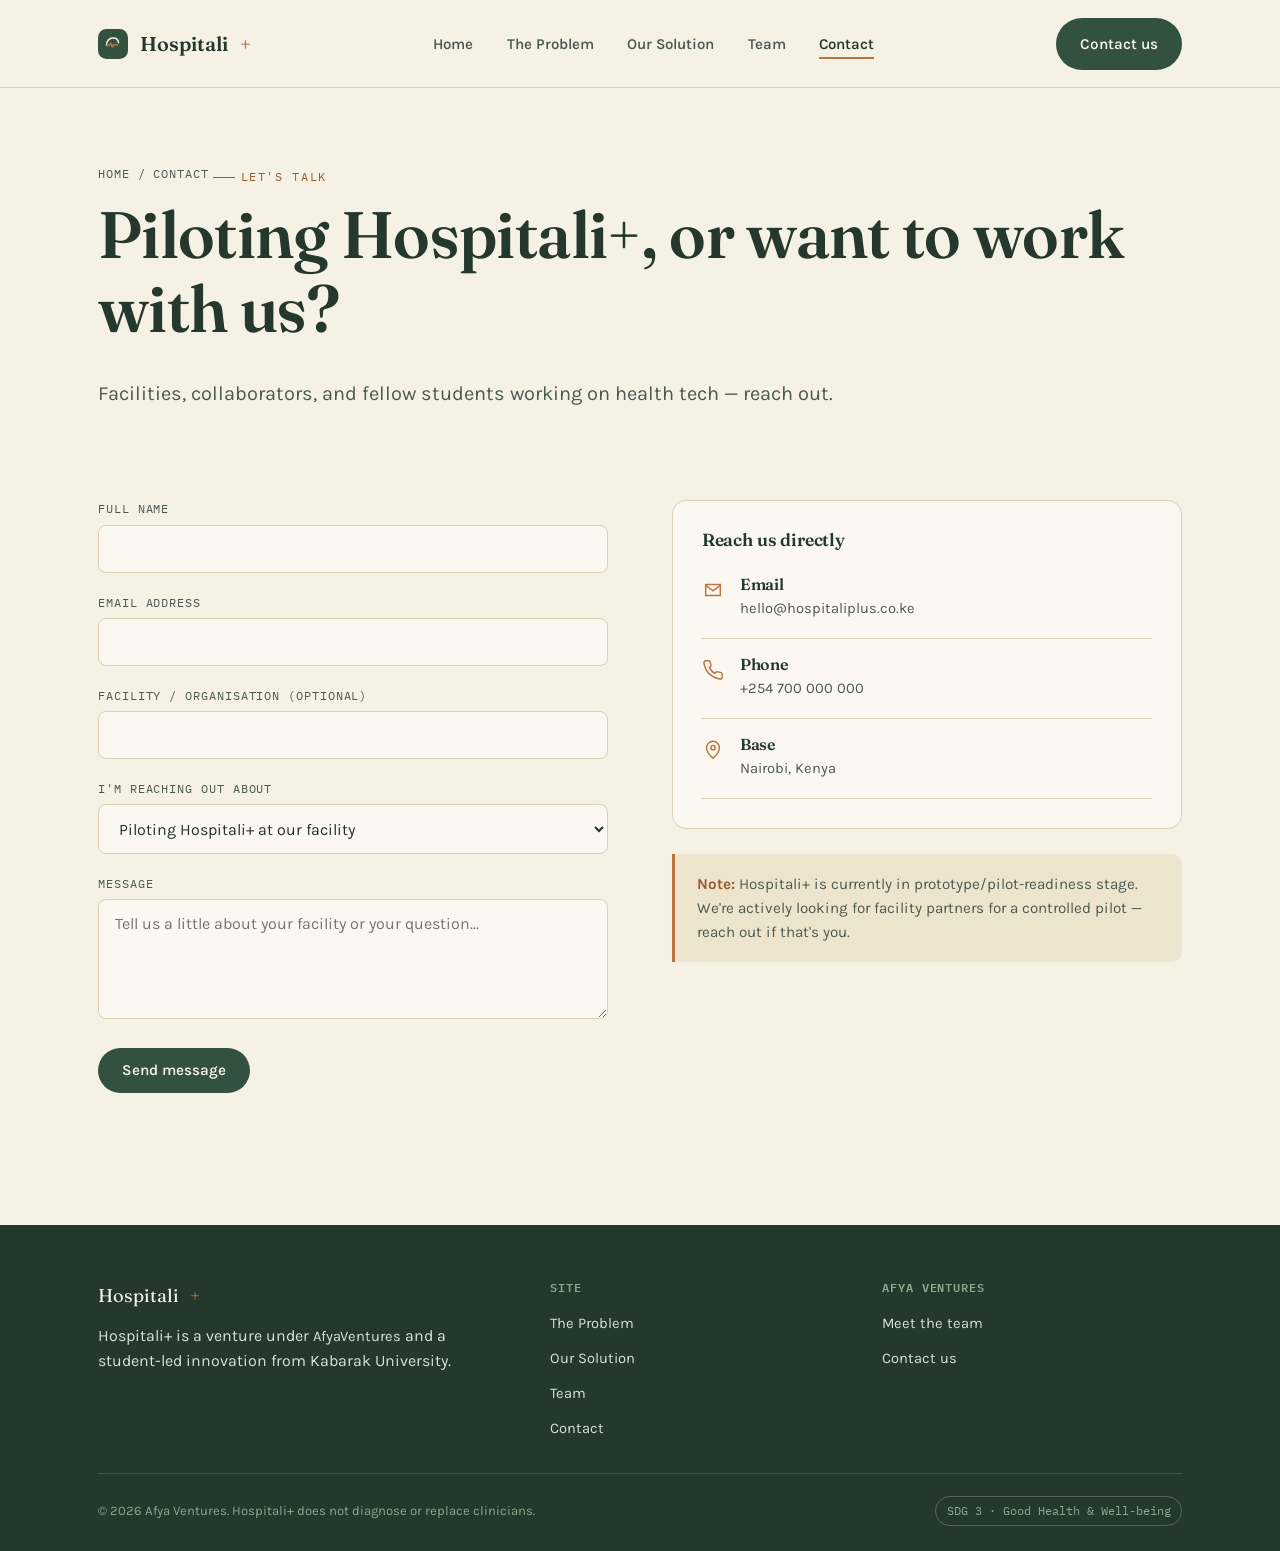
==== contact.html @ 1064eda4 "Hospitali+ website setup" ====
<!DOCTYPE html>
<html lang="en">
<head>
<meta charset="UTF-8">
<meta name="viewport" content="width=device-width, initial-scale=1.0">
<title>Contact — Hospitali+</title>
<meta name="description" content="Get in touch with the Hospitali+ team at Afya Ventures.">
<link rel="icon" href="data:image/svg+xml,<svg xmlns=%22http://www.w3.org/2000/svg%22 viewBox=%220 0 32 32%22><rect width=%2232%22 height=%2232%22 rx=%228%22 fill=%22%2333513F%22/><path d=%22M16 8v16M8 16h16%22 stroke=%22%23F6F1E5%22 stroke-width=%223%22 stroke-linecap=%22round%22/></svg>">
<link rel="stylesheet" href="css/style.css">
</head>
<body>

<header class="site-header">
  <nav class="nav">
    <a href="index.html" class="brand">
      <svg class="mark" viewBox="0 0 32 32" fill="none" xmlns="http://www.w3.org/2000/svg" aria-hidden="true">
        <rect width="32" height="32" rx="9" fill="#33513F"/>
        <path d="M9 17.5c0-4.5 3-8 7-8 3.4 0 5.6 2.3 5.9 5.1" stroke="#F6F1E5" stroke-width="1.6" stroke-linecap="round" fill="none"/>
        <path d="M9 17.5h3.2l1.4-2.6 1.7 4.4 1.3-2.4h4.1" stroke="#BD7340" stroke-width="1.6" stroke-linecap="round" stroke-linejoin="round" fill="none"/>
      </svg>
      Hospitali<span class="plus">+</span>
    </a>
    <button class="nav-toggle" aria-label="Toggle menu" aria-expanded="false" aria-controls="nav-links">
      <span></span>
    </button>
    <ul class="nav-links" id="nav-links">
      <li><a href="index.html">Home</a></li>
      <li><a href="problem.html">The Problem</a></li>
      <li><a href="solution.html">Our Solution</a></li>
      <li><a href="team.html">Team</a></li>
      <li><a href="contact.html" class="active">Contact</a></li>
    </ul>
    <div class="nav-cta">
      <a href="contact.html" class="btn btn-primary">Contact us</a>
    </div>
  </nav>
</header>

<main>

  <section class="page-hero">
    <div class="container">
      <span class="breadcrumb-path">Home / Contact</span>
      <p class="eyebrow" style="margin-top:1rem;">Let's talk</p>
      <h1>Piloting Hospitali+, or want to work with us?</h1>
      <p class="lede">Facilities, collaborators, and fellow students working on health tech — reach out.</p>
    </div>
  </section>

  <section class="section-tight" style="padding-bottom:5rem;">
    <div class="container contact-grid">

      <div class="reveal">
        <form id="contact-form" novalidate>
          <div class="field">
            <label for="name">Full name</label>
            <input type="text" id="name" name="name" required autocomplete="name">
          </div>
          <div class="field">
            <label for="email">Email address</label>
            <input type="email" id="email" name="email" required autocomplete="email">
          </div>
          <div class="field">
            <label for="org">Facility / Organisation (optional)</label>
            <input type="text" id="org" name="org" autocomplete="organization">
          </div>
          <div class="field">
            <label for="reason">I'm reaching out about</label>
            <select id="reason" name="reason">
              <option value="pilot">Piloting Hospitali+ at our facility</option>
              <option value="partner">Partnership / investment</option>
              <option value="press">Press / research enquiry</option>
              <option value="join">Joining the team</option>
              <option value="other">Something else</option>
            </select>
          </div>
          <div class="field">
            <label for="message">Message</label>
            <textarea id="message" name="message" required placeholder="Tell us a little about your facility or your question..."></textarea>
          </div>
          <button type="submit" class="btn btn-primary">Send message</button>
          <p class="form-status" id="form-status" role="status" aria-live="polite"></p>
        </form>
      </div>

      <div class="reveal">
        <div class="card" style="margin-bottom:1.6rem;">
          <h3 style="font-size:1.1rem;">Reach us directly</h3>
          <div class="contact-info-item">
            <svg class="icon" viewBox="0 0 24 24" fill="none" stroke="currentColor" stroke-width="1.6"><path d="M4 6h16v12H4z"/><path d="m4 7 8 6 8-6"/></svg>
            <div>
              <h4>Email</h4>
              <p>hello@hospitaliplus.co.ke</p>
            </div>
          </div>
          <div class="contact-info-item">
            <svg class="icon" viewBox="0 0 24 24" fill="none" stroke="currentColor" stroke-width="1.6"><path d="M22 16.9v3a2 2 0 0 1-2.2 2 19.8 19.8 0 0 1-8.6-3.1 19.5 19.5 0 0 1-6-6A19.8 19.8 0 0 1 2.1 4.2 2 2 0 0 1 4.1 2h3a2 2 0 0 1 2 1.7c.1.9.3 1.8.6 2.7a2 2 0 0 1-.5 2.1L8 9.7a16 16 0 0 0 6 6l1.2-1.2a2 2 0 0 1 2.1-.5c.9.3 1.8.5 2.7.6a2 2 0 0 1 1.7 2Z"/></svg>
            <div>
              <h4>Phone</h4>
              <p>+254 700 000 000</p>
            </div>
          </div>
          <div class="contact-info-item">
            <svg class="icon" viewBox="0 0 24 24" fill="none" stroke="currentColor" stroke-width="1.6"><path d="M12 21s-7-6.1-7-11.5A7 7 0 0 1 19 9.5C19 14.9 12 21 12 21Z"/><circle cx="12" cy="9.5" r="2.3"/></svg>
            <div>
              <h4>Base</h4>
              <p>Nairobi, Kenya</p>
            </div>
          </div>
        </div>

        <div class="callout">
          <strong>Note:</strong> Hospitali+ is currently in prototype/pilot-readiness stage. We're actively looking for facility partners for a controlled pilot — reach out if that's you.
        </div>
      </div>

    </div>
  </section>

</main>

<footer class="site-footer">
  <div class="container">
    <div class="footer-grid">
      <div>
        <div class="footer-brand">Hospitali<span style="color:#BD7340;">+</span></div>
        <p style="max-width:36ch; color:#D8E3D3;">Hospitali+ is a venture under <a href="https://afyaventures.amref.org/" target="_blank" rel="noopener">AfyaVentures</a> and a student-led innovation from Kabarak University.</p>
      </div>
      <div>
        <h4>Site</h4>
        <ul>
          <li><a href="problem.html">The Problem</a></li>
          <li><a href="solution.html">Our Solution</a></li>
          <li><a href="team.html">Team</a></li>
          <li><a href="contact.html">Contact</a></li>
        </ul>
      </div>
      <div>
        <h4>Afya Ventures</h4>
        <ul>
          <li><a href="team.html">Meet the team</a></li>
          <li><a href="contact.html">Contact us</a></li>
        </ul>
      </div>
    </div>
    <div class="footer-bottom">
      <span>© 2026 Afya Ventures. Hospitali+ does not diagnose or replace clinicians.</span>
      <span class="sdg-badge">SDG 3 · Good Health &amp; Well-being</span>
    </div>
  </div>
</footer>

<script src="js/main.js"></script>
</body>
</html>
---- css/style.css ----
/* ==========================================================================
   HOSPITALI+ — design tokens
   Warm, human-centered palette. Structured-data motif runs through the type
   system: a mono "clinical" face is used wherever raw patient language is
   converted into structured terms — the product's actual mechanism.
   ========================================================================== */

@import url('https://fonts.googleapis.com/css2?family=Fraunces:ital,opsz,wght@0,9..144,400;0,9..144,500;0,9..144,600;1,9..144,500;1,9..144,600&family=Karla:wght@400;500;600;700&family=IBM+Plex+Mono:wght@400;500&display=swap');

:root{
  --sand:        #F6F1E5;
  --sand-deep:   #EDE4CE;
  --card:        #FBF8F1;
  --ink:         #23322A;
  --ink-soft:    #4B5A50;
  --forest:      #33513F;
  --forest-deep: #24392C;
  --sage:        #8CA88A;
  --sage-pale:   #D8E3D3;
  --clay:        #BD7340;
  --clay-deep:   #9C5B2E;
  --line:        #DBD0B4;

  --display: 'Fraunces', serif;
  --body:    'Karla', sans-serif;
  --mono:    'IBM Plex Mono', monospace;

  --max: 1180px;
  --pad: clamp(1.25rem, 4vw, 3rem);
  --radius: 14px;
}

*, *::before, *::after{ box-sizing: border-box; }

html{ scroll-behavior: smooth; }

@media (prefers-reduced-motion: reduce){
  html{ scroll-behavior: auto; }
  *, *::before, *::after{ animation-duration: 0.01ms !important; animation-iteration-count: 1 !important; transition-duration: 0.01ms !important; scroll-behavior: auto !important; }
}

body{
  margin: 0;
  background: var(--sand);
  color: var(--ink);
  font-family: var(--body);
  font-size: 16px;
  line-height: 1.6;
  -webkit-font-smoothing: antialiased;
}

img{ max-width: 100%; display: block; }

a{ color: inherit; }

h1, h2, h3, h4{
  font-family: var(--display);
  font-weight: 600;
  line-height: 1.12;
  margin: 0 0 0.5em;
  color: var(--forest-deep);
  letter-spacing: -0.01em;
}

h1{ font-size: clamp(2.4rem, 5.2vw, 4.1rem); }
h2{ font-size: clamp(1.7rem, 3.2vw, 2.5rem); }
h3{ font-size: clamp(1.2rem, 1.8vw, 1.5rem); }

p{ margin: 0 0 1em; }

.lede{
  font-size: clamp(1.05rem, 1.6vw, 1.25rem);
  color: var(--ink-soft);
  max-width: 62ch;
}

.eyebrow{
  font-family: var(--mono);
  font-size: 0.72rem;
  letter-spacing: 0.14em;
  text-transform: uppercase;
  color: var(--clay-deep);
  display: inline-flex;
  align-items: center;
  gap: 0.5em;
  margin-bottom: 1em;
}
.eyebrow::before{
  content: '';
  width: 22px; height: 1px;
  background: var(--clay-deep);
  display: inline-block;
}

.container{
  max-width: var(--max);
  margin: 0 auto;
  padding: 0 var(--pad);
}

section{ padding: clamp(3rem, 7vw, 6rem) 0; }

.section-tight{ padding-top: clamp(1.5rem, 3vw, 2.5rem); }

hr.rule{
  border: none;
  border-top: 1px solid var(--line);
  margin: 0;
}

/* ---------------------------------- Buttons ---------------------------------- */

.btn{
  display: inline-flex;
  align-items: center;
  gap: 0.55em;
  font-family: var(--body);
  font-weight: 600;
  font-size: 0.95rem;
  padding: 0.85em 1.5em;
  border-radius: 100px;
  border: 1px solid transparent;
  cursor: pointer;
  text-decoration: none;
  transition: transform 0.18s ease, background 0.18s ease, color 0.18s ease, border-color 0.18s ease;
}
.btn:hover{ transform: translateY(-1px); }
.btn:focus-visible{ outline: 2px solid var(--clay-deep); outline-offset: 3px; }

.btn-primary{ background: var(--forest); color: var(--sand); }
.btn-primary:hover{ background: var(--forest-deep); }

.btn-clay{ background: var(--clay); color: #fff; }
.btn-clay:hover{ background: var(--clay-deep); }

.btn-outline{ background: transparent; color: var(--forest); border-color: var(--forest); }
.btn-outline:hover{ background: var(--forest); color: var(--sand); }

.btn-ghost{ background: transparent; color: var(--ink); padding: 0.85em 0.2em; }
.btn-ghost::after{ content: '→'; transition: transform 0.18s ease; }
.btn-ghost:hover::after{ transform: translateX(4px); }

/* ---------------------------------- Nav ---------------------------------- */

.site-header{
  position: sticky; top: 0; z-index: 50;
  background: rgba(246, 241, 229, 0.88);
  backdrop-filter: blur(10px);
  border-bottom: 1px solid var(--line);
}

.nav{
  display: flex; align-items: center; justify-content: space-between;
  padding: 1.1rem var(--pad);
  max-width: var(--max); margin: 0 auto;
}

.brand{
  display: flex; align-items: center; gap: 0.6em;
  font-family: var(--display);
  font-weight: 600;
  font-size: 1.25rem;
  text-decoration: none;
  color: var(--forest-deep);
}
.brand .mark{ width: 30px; height: 30px; flex-shrink: 0; }
.brand .plus{ color: var(--clay); }

.nav-links{
  display: flex; align-items: center; gap: 2.1rem;
  list-style: none; margin: 0; padding: 0;
}
.nav-links a{
  text-decoration: none;
  font-weight: 600;
  font-size: 0.94rem;
  color: var(--ink-soft);
  position: relative;
  padding: 0.3em 0;
}
.nav-links a::after{
  content: '';
  position: absolute; left: 0; right: 100%; bottom: -2px;
  height: 2px; background: var(--clay);
  transition: right 0.22s ease;
}
.nav-links a:hover::after, .nav-links a.active::after{ right: 0; }
.nav-links a.active{ color: var(--forest-deep); }

.nav-cta{ display: flex; align-items: center; gap: 1rem; }

.nav-toggle{
  display: none;
  background: none; border: none; cursor: pointer;
  width: 40px; height: 40px;
  align-items: center; justify-content: center;
}
.nav-toggle span, .nav-toggle span::before, .nav-toggle span::after{
  content: ''; display: block;
  width: 22px; height: 2px; background: var(--forest-deep);
  position: relative; transition: transform 0.2s ease, opacity 0.2s ease;
}
.nav-toggle span::before{ position: absolute; top: -7px; }
.nav-toggle span::after{ position: absolute; top: 7px; }
.nav-toggle[aria-expanded="true"] span{ background: transparent; }
.nav-toggle[aria-expanded="true"] span::before{ transform: translateY(7px) rotate(45deg); }
.nav-toggle[aria-expanded="true"] span::after{ transform: translateY(-7px) rotate(-45deg); }

@media (max-width: 860px){
  .nav-toggle{ display: flex; }
  .nav-links{
    position: absolute; top: 100%; left: 0; right: 0;
    flex-direction: column; align-items: flex-start; gap: 0;
    background: var(--sand); border-bottom: 1px solid var(--line);
    max-height: 0; overflow: hidden;
    transition: max-height 0.28s ease;
  }
  .nav-links.open{ max-height: 400px; }
  .nav-links li{ width: 100%; }
  .nav-links a{ display: block; padding: 1rem var(--pad); width: 100%; }
  .nav-links a::after{ display: none; }
  .nav-cta{ display: none; }
}

/* ---------------------------------- Hero ---------------------------------- */

.hero{
  padding: clamp(2.5rem, 6vw, 4.5rem) 0 clamp(3rem, 6vw, 5rem);
}
.hero-grid{
  display: grid;
  grid-template-columns: 1.05fr 0.95fr;
  gap: clamp(2rem, 5vw, 4rem);
  align-items: center;
}
@media (max-width: 940px){ .hero-grid{ grid-template-columns: 1fr; } }

.hero-actions{ display: flex; gap: 1rem; flex-wrap: wrap; margin-top: 1.8rem; }

.hero-note{
  margin-top: 2rem;
  font-family: var(--mono);
  font-size: 0.78rem;
  color: var(--ink-soft);
  display: flex; align-items: center; gap: 0.6em;
}
.hero-note .dot{ width: 6px; height: 6px; border-radius: 50%; background: var(--clay); }

/* ------------------------- Signature: translator demo ------------------------- */

.translator{
  background: var(--card);
  border: 1px solid var(--line);
  border-radius: var(--radius);
  padding: clamp(1.3rem, 2.5vw, 1.9rem);
  box-shadow: 0 24px 48px -28px rgba(36, 50, 42, 0.35);
}
.translator-head{
  display: flex; justify-content: space-between; align-items: baseline;
  margin-bottom: 1.1rem;
}
.translator-head .label{
  font-family: var(--mono); font-size: 0.72rem;
  letter-spacing: 0.1em; text-transform: uppercase;
  color: var(--ink-soft);
}
.translator-chips{ display: flex; flex-wrap: wrap; gap: 0.5rem; margin-bottom: 1.2rem; }
.chip{
  font-family: var(--body); font-size: 0.85rem; font-weight: 600;
  background: var(--sage-pale); color: var(--forest-deep);
  border: 1px solid transparent;
  padding: 0.5em 0.95em; border-radius: 100px;
  cursor: pointer;
  transition: background 0.15s ease, transform 0.15s ease;
}
.chip:hover{ transform: translateY(-1px); }
.chip[aria-pressed="true"]{ background: var(--forest); color: var(--sand); }

.translator-body{
  display: grid;
  grid-template-columns: 1fr;
  gap: 1rem;
}
.io-panel{
  border-radius: 10px;
  padding: 1.1rem 1.2rem;
  min-height: 92px;
}
.io-panel.patient{
  background: var(--sand-deep);
  border: 1px dashed var(--line);
  font-family: var(--body);
  font-style: italic;
  color: var(--ink-soft);
}
.io-panel.clinical{
  background: var(--forest-deep);
  color: var(--sand);
  font-family: var(--mono);
  font-size: 0.88rem;
}
.io-panel.clinical .row{
  display: flex; justify-content: space-between; gap: 1rem;
  padding: 0.32em 0;
  border-bottom: 1px solid rgba(246, 241, 229, 0.12);
  opacity: 0;
  transform: translateY(4px);
  animation: rowIn 0.35s ease forwards;
}
.io-panel.clinical .row:last-child{ border-bottom: none; }
.io-panel.clinical .row .k{ color: var(--sage); }
.io-panel.clinical .row .v{ text-align: right; }
@keyframes rowIn{ to{ opacity: 1; transform: translateY(0); } }

.arrow-divider{
  display: flex; align-items: center; justify-content: center;
  gap: 0.6em;
  font-family: var(--mono); font-size: 0.72rem;
  color: var(--clay-deep); text-transform: uppercase; letter-spacing: 0.1em;
}
.arrow-divider::before, .arrow-divider::after{
  content: ''; flex: 1; height: 1px; background: var(--line);
}

/* ---------------------------------- Pillars / cards ---------------------------------- */

.grid-3{ display: grid; grid-template-columns: repeat(3, 1fr); gap: 1.6rem; }
.grid-2{ display: grid; grid-template-columns: repeat(2, 1fr); gap: 1.6rem; }
@media (max-width: 860px){ .grid-3, .grid-2{ grid-template-columns: 1fr; } }

.card{
  background: var(--card);
  border: 1px solid var(--line);
  border-radius: var(--radius);
  padding: 1.8rem;
}
.card .icon{ width: 40px; height: 40px; margin-bottom: 1rem; color: var(--clay); }
.band .card{ color: var(--ink); }
.band .card h3{ color: var(--ink); }

.band{
  background: var(--forest-deep);
  color: var(--sand);
}
.band h2, .band h3{ color: var(--sand); }
.band .lede{ color: var(--sage-pale); }

/* ---------------------------------- Workflow ---------------------------------- */

.flow{
  display: flex;
  align-items: stretch;
  flex-wrap: wrap;
  gap: 0;
  border: 1px solid var(--line);
  border-radius: var(--radius);
  overflow: hidden;
  background: var(--card);
}
.flow-step{
  flex: 1 1 0;
  min-width: 150px;
  padding: 1.4rem 1.2rem;
  border-right: 1px solid var(--line);
  position: relative;
}
.flow-step:last-child{ border-right: none; }
.flow-step.is-new{ background: var(--sage-pale); }
.flow-step .step-label{
  font-family: var(--mono); font-size: 0.68rem;
  letter-spacing: 0.08em; text-transform: uppercase;
  color: var(--ink-soft); display: block; margin-bottom: 0.4em;
}
.flow-step .step-name{ font-weight: 700; font-size: 0.98rem; color: var(--ink); }
@media (max-width: 760px){
  .flow-step{ border-right: none; border-bottom: 1px solid var(--line); }
  .flow-step:last-child{ border-bottom: none; }
}

/* ---------------------------------- Body diagram demo ---------------------------------- */

.body-demo{
  display: grid;
  grid-template-columns: 220px 1fr;
  gap: 2rem;
  align-items: start;
}
.body-figure{ display: flex; justify-content: center; padding: 0.25rem; }
.body-svg{ width: 100%; max-width: 260px; height: auto; }
.body-silhouette{ fill: var(--forest-deep); }
.body-region{
  fill: transparent;
  stroke: none;
  cursor: pointer;
  pointer-events: all;
  transition: fill 0.18s ease;
}
.body-region:hover{ fill: rgba(140,168,138,0.55); }
.body-region:focus-visible{ outline: none; fill: rgba(140,168,138,0.55); }
.body-region.is-active{ fill: rgba(189,115,64,0.7); }

.body-panel{ min-width: 0; }
.body-ask{
  font-family: var(--display);
  font-size: 1.25rem;
  line-height: 1.3;
  margin: 0.35em 0 1.3em;
  color: var(--ink);
}
.body-ask .en{ display: block; font-family: var(--body); font-size: 0.92rem; color: var(--ink-soft); margin-top: 0.2em; }
.body-followups{ list-style: none; padding: 0; margin: 0; display: grid; gap: 0.5rem; }
.body-followups li{
  background: var(--sand);
  border: 1px solid var(--line);
  border-radius: 10px;
  padding: 0.6rem 0.9rem;
  font-size: 0.9rem;
  color: var(--ink);
}
.body-followups li .sw{ font-family: var(--mono); font-size: 0.74rem; letter-spacing: 0.02em; color: var(--sage); display: block; margin-bottom: 0.15em; }

@media (max-width: 640px){
  .body-demo{ grid-template-columns: 1fr; gap: 1.4rem; }
  .body-figure{ order: -1; }
}

/* ---------------------------------- Table ---------------------------------- */

.table-wrap{ overflow-x: auto; border: 1px solid var(--line); border-radius: var(--radius); background: var(--card); }
table{ width: 100%; border-collapse: collapse; font-size: 0.95rem; }
th, td{ text-align: left; padding: 0.9rem 1.2rem; border-bottom: 1px solid var(--line); }
thead th{ font-family: var(--mono); font-size: 0.72rem; letter-spacing: 0.08em; text-transform: uppercase; color: var(--ink-soft); background: var(--sand-deep); }
tbody tr:last-child td{ border-bottom: none; }

/* ---------------------------------- Team ---------------------------------- */

.team-grid{ display: grid; grid-template-columns: repeat(3, 1fr); gap: 1.6rem; }
@media (max-width: 940px){ .team-grid{ grid-template-columns: repeat(2, 1fr); } }
@media (max-width: 620px){ .team-grid{ grid-template-columns: 1fr; } }

.member{
  background: var(--card);
  border: 1px solid var(--line);
  border-radius: var(--radius);
  overflow: hidden;
}
.member-top{
  padding: 1.6rem 1.6rem 1.1rem;
}
.avatar{
  width: 54px; height: 54px; border-radius: 50%;
  background: var(--sage-pale);
  color: var(--forest-deep);
  display: flex; align-items: center; justify-content: center;
  font-family: var(--display); font-weight: 600; font-size: 1.2rem;
  margin-bottom: 1rem;
}
.member-role{
  font-family: var(--mono); font-size: 0.7rem; letter-spacing: 0.08em; text-transform: uppercase;
  color: var(--clay-deep); margin-bottom: 0.3em; display: block;
}
.member-body{ padding: 0 1.6rem 1.6rem; color: var(--ink-soft); font-size: 0.94rem; }
.member-body .fact{ margin-top: 0.8rem; }
.member-body .fact strong{ color: var(--ink); }
.member-word{
  border-top: 1px solid var(--line);
  padding: 1rem 1.6rem;
  font-family: var(--display); font-style: italic;
  color: var(--forest);
  font-size: 0.98rem;
}

/* ---------------------------------- Contact ---------------------------------- */

.contact-grid{ display: grid; grid-template-columns: 1fr 1fr; gap: clamp(2rem, 5vw, 4rem); align-items: start; }
@media (max-width: 860px){ .contact-grid{ grid-template-columns: 1fr; } }

.field{ margin-bottom: 1.3rem; }
.field label{
  display: block; font-family: var(--mono); font-size: 0.72rem;
  letter-spacing: 0.08em; text-transform: uppercase; color: var(--ink-soft);
  margin-bottom: 0.5em;
}
.field input, .field textarea, .field select{
  width: 100%;
  font-family: var(--body); font-size: 1rem;
  padding: 0.85em 1em;
  background: var(--card);
  border: 1px solid var(--line);
  border-radius: 8px;
  color: var(--ink);
  transition: border-color 0.15s ease;
}
.field input:focus, .field textarea:focus, .field select:focus{
  outline: none; border-color: var(--forest);
}
.field textarea{ resize: vertical; min-height: 120px; }

.form-status{
  margin-top: 1rem;
  font-size: 0.92rem;
  font-weight: 600;
  color: var(--forest-deep);
  min-height: 1.4em;
}

.contact-info-item{ display: flex; gap: 1rem; padding: 1.1rem 0; border-bottom: 1px solid var(--line); }
.contact-info-item:first-child{ padding-top: 0; }
.contact-info-item .icon{ width: 22px; height: 22px; color: var(--clay); flex-shrink: 0; margin-top: 0.15em; }
.contact-info-item h4{ margin-bottom: 0.15em; font-size: 1rem; }
.contact-info-item p{ margin: 0; color: var(--ink-soft); font-size: 0.92rem; }

/* ---------------------------------- Red-flag callout ---------------------------------- */

.callout{
  border-left: 3px solid var(--clay);
  background: var(--sand-deep);
  padding: 1.1rem 1.4rem;
  border-radius: 0 10px 10px 0;
  font-size: 0.95rem;
  color: var(--ink-soft);
}
.callout strong{ color: var(--clay-deep); }

/* ---------------------------------- Page hero (inner pages) ---------------------------------- */

.page-hero{ padding: clamp(2.5rem, 5vw, 4rem) 0 clamp(1.5rem, 3vw, 2rem); }
.page-hero .lede{ margin-top: 0.6rem; }

.breadcrumb-path{
  font-family: var(--mono); font-size: 0.72rem; color: var(--ink-soft);
  text-transform: uppercase; letter-spacing: 0.08em;
}

/* ---------------------------------- Footer ---------------------------------- */

.site-footer{
  background: var(--forest-deep);
  color: var(--sage-pale);
  padding: clamp(2.5rem, 5vw, 3.5rem) 0 1.6rem;
}
.footer-grid{
  display: grid; grid-template-columns: 1.4fr 1fr 1fr;
  gap: 2rem;
  padding-bottom: 2rem;
  border-bottom: 1px solid rgba(246, 241, 229, 0.14);
}
@media (max-width: 760px){ .footer-grid{ grid-template-columns: 1fr; } }
.footer-brand{ display: flex; align-items: center; gap: 0.6em; font-family: var(--display); font-size: 1.15rem; color: var(--sand); margin-bottom: 0.8rem; }
.footer-grid h4{ font-family: var(--mono); font-size: 0.72rem; letter-spacing: 0.08em; text-transform: uppercase; color: var(--sage); margin-bottom: 1rem; }
.footer-grid ul{ list-style: none; margin: 0; padding: 0; display: flex; flex-direction: column; gap: 0.6rem; }
.footer-grid a{ text-decoration: none; color: var(--sage-pale); font-size: 0.92rem; }
.footer-grid a:hover{ color: var(--sand); }
.footer-bottom{
  display: flex; justify-content: space-between; align-items: center; flex-wrap: wrap; gap: 1rem;
  padding-top: 1.4rem;
  font-size: 0.82rem;
  color: var(--sage);
}
.sdg-badge{
  display: inline-flex; align-items: center; gap: 0.5em;
  font-family: var(--mono); font-size: 0.72rem;
  border: 1px solid rgba(246, 241, 229, 0.24);
  padding: 0.4em 0.9em; border-radius: 100px;
}

/* ---------------------------------- Reveal on scroll ---------------------------------- */

.reveal{ opacity: 0; transform: translateY(14px); transition: opacity 0.6s ease, transform 0.6s ease; }
.reveal.is-visible{ opacity: 1; transform: translateY(0); }

/* ---------------------------------- Focus ---------------------------------- */

a:focus-visible, button:focus-visible, input:focus-visible, textarea:focus-visible{
  outline: 2px solid var(--clay-deep);
  outline-offset: 2px;
}
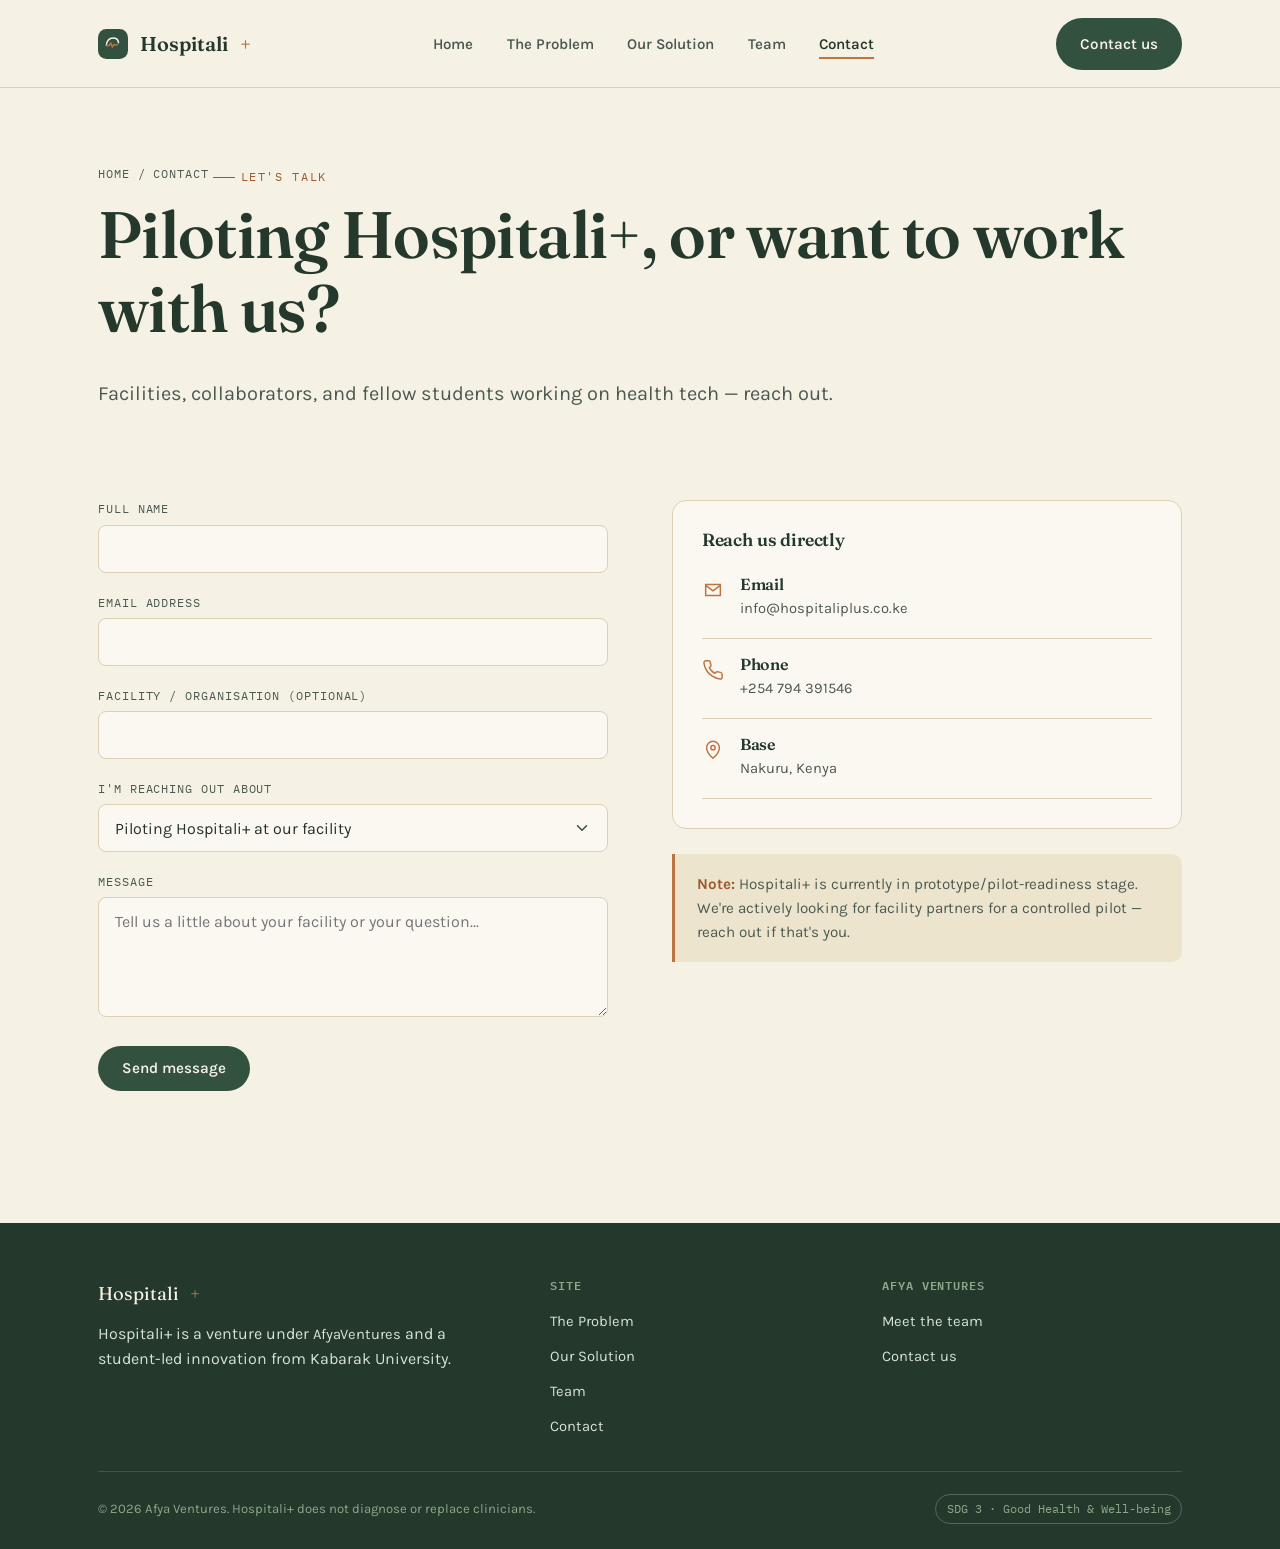
==== commit d2f5413b: "team profile setup and ui polish" ====
--- a/contact.html
+++ b/contact.html
@@ -3,7 +3,7 @@
 <head>
 <meta charset="UTF-8">
 <meta name="viewport" content="width=device-width, initial-scale=1.0">
-<title>Contact — Hospitali+</title>
+<title>Contact – Hospitali+</title>
 <meta name="description" content="Get in touch with the Hospitali+ team at Afya Ventures.">
 <link rel="icon" href="data:image/svg+xml,<svg xmlns=%22http://www.w3.org/2000/svg%22 viewBox=%220 0 32 32%22><rect width=%2232%22 height=%2232%22 rx=%228%22 fill=%22%2333513F%22/><path d=%22M16 8v16M8 16h16%22 stroke=%22%23F6F1E5%22 stroke-width=%223%22 stroke-linecap=%22round%22/></svg>">
 <link rel="stylesheet" href="css/style.css">
@@ -65,14 +65,27 @@
             <input type="text" id="org" name="org" autocomplete="organization">
           </div>
           <div class="field">
-            <label for="reason">I'm reaching out about</label>
-            <select id="reason" name="reason">
-              <option value="pilot">Piloting Hospitali+ at our facility</option>
-              <option value="partner">Partnership / investment</option>
-              <option value="press">Press / research enquiry</option>
-              <option value="join">Joining the team</option>
-              <option value="other">Something else</option>
-            </select>
+            <label for="reason-trigger">I'm reaching out about</label>
+            <div class="select" data-select>
+              <button type="button" id="reason-trigger" class="select-trigger" aria-haspopup="listbox" aria-expanded="false" aria-labelledby="reason-trigger">
+                <span class="select-value" data-select-value>Piloting Hospitali+ at our facility</span>
+                <svg class="select-chevron" viewBox="0 0 24 24" fill="none" stroke-width="2" stroke-linecap="round" stroke-linejoin="round" aria-hidden="true"><path d="M6 9l6 6 6-6"/></svg>
+              </button>
+              <ul class="select-menu" role="listbox" tabindex="-1" aria-labelledby="reason-trigger">
+                <li role="option" data-value="pilot" aria-selected="true">Piloting Hospitali+ at our facility</li>
+                <li role="option" data-value="partner" aria-selected="false">Partnership / investment</li>
+                <li role="option" data-value="press" aria-selected="false">Press / research enquiry</li>
+                <li role="option" data-value="join" aria-selected="false">Joining the team</li>
+                <li role="option" data-value="other" aria-selected="false">Something else</li>
+              </ul>
+              <select id="reason" name="reason" class="visually-hidden">
+                <option value="pilot" selected>Piloting Hospitali+ at our facility</option>
+                <option value="partner">Partnership / investment</option>
+                <option value="press">Press / research enquiry</option>
+                <option value="join">Joining the team</option>
+                <option value="other">Something else</option>
+              </select>
+            </div>
           </div>
           <div class="field">
             <label for="message">Message</label>
@@ -90,21 +103,21 @@
             <svg class="icon" viewBox="0 0 24 24" fill="none" stroke="currentColor" stroke-width="1.6"><path d="M4 6h16v12H4z"/><path d="m4 7 8 6 8-6"/></svg>
             <div>
               <h4>Email</h4>
-              <p>hello@hospitaliplus.co.ke</p>
+              <p>info@hospitaliplus.co.ke</p>
             </div>
           </div>
           <div class="contact-info-item">
             <svg class="icon" viewBox="0 0 24 24" fill="none" stroke="currentColor" stroke-width="1.6"><path d="M22 16.9v3a2 2 0 0 1-2.2 2 19.8 19.8 0 0 1-8.6-3.1 19.5 19.5 0 0 1-6-6A19.8 19.8 0 0 1 2.1 4.2 2 2 0 0 1 4.1 2h3a2 2 0 0 1 2 1.7c.1.9.3 1.8.6 2.7a2 2 0 0 1-.5 2.1L8 9.7a16 16 0 0 0 6 6l1.2-1.2a2 2 0 0 1 2.1-.5c.9.3 1.8.5 2.7.6a2 2 0 0 1 1.7 2Z"/></svg>
             <div>
               <h4>Phone</h4>
-              <p>+254 700 000 000</p>
+              <p>+254 794 391546</p>
             </div>
           </div>
           <div class="contact-info-item">
             <svg class="icon" viewBox="0 0 24 24" fill="none" stroke="currentColor" stroke-width="1.6"><path d="M12 21s-7-6.1-7-11.5A7 7 0 0 1 19 9.5C19 14.9 12 21 12 21Z"/><circle cx="12" cy="9.5" r="2.3"/></svg>
             <div>
               <h4>Base</h4>
-              <p>Nairobi, Kenya</p>
+              <p>Nakuru, Kenya</p>
             </div>
           </div>
         </div>
--- a/css/style.css
+++ b/css/style.css
@@ -381,23 +381,26 @@
 
 .body-demo{
   display: grid;
-  grid-template-columns: 220px 1fr;
+  grid-template-columns: 340px 1fr;
   gap: 2rem;
   align-items: start;
 }
 .body-figure{ display: flex; justify-content: center; padding: 0.25rem; }
-.body-svg{ width: 100%; max-width: 260px; height: auto; }
+.body-svg{ width: 100%; max-width: 360px; height: auto; }
 .body-silhouette{ fill: var(--forest-deep); }
-.body-region{
-  fill: transparent;
-  stroke: none;
-  cursor: pointer;
-  pointer-events: all;
-  transition: fill 0.18s ease;
-}
-.body-region:hover{ fill: rgba(140,168,138,0.55); }
-.body-region:focus-visible{ outline: none; fill: rgba(140,168,138,0.55); }
-.body-region.is-active{ fill: rgba(189,115,64,0.7); }
+.body-marker{ cursor: pointer; }
+.body-marker circle{
+  fill: var(--card);
+  stroke: var(--forest);
+  stroke-width: 2.5;
+  transition: fill 0.18s ease, stroke 0.18s ease;
+}
+.body-marker text{ fill: var(--forest); font-family: var(--mono); font-size: 20px; font-weight: 500; pointer-events: none; }
+.body-marker:hover circle,
+.body-marker:focus-visible circle{ outline: none; fill: var(--sage-pale); stroke: var(--forest-deep); }
+.body-marker:focus-visible{ outline: none; }
+.body-marker.is-active circle{ fill: var(--clay); stroke: var(--clay-deep); }
+.body-marker.is-active text{ fill: #fff; }
 
 .body-panel{ min-width: 0; }
 .body-ask{
@@ -443,31 +446,42 @@
   border: 1px solid var(--line);
   border-radius: var(--radius);
   overflow: hidden;
+  display: flex;
+  flex-direction: column;
 }
 .member-top{
-  padding: 1.6rem 1.6rem 1.1rem;
-}
-.avatar{
-  width: 54px; height: 54px; border-radius: 50%;
-  background: var(--sage-pale);
-  color: var(--forest-deep);
-  display: flex; align-items: center; justify-content: center;
-  font-family: var(--display); font-weight: 600; font-size: 1.2rem;
-  margin-bottom: 1rem;
-}
+  padding: 1.4rem 1.6rem 0.5rem;
+}
+.member-photo{
+  display: block;
+  width: 100%;
+  aspect-ratio: 3 / 2;
+  object-fit: cover;
+  object-position: center 22%;
+  background: var(--sand-deep);
+  border-bottom: 1px solid var(--line);
+  transition: transform 0.45s ease;
+}
+.member:hover .member-photo{ transform: scale(1.04); }
 .member-role{
   font-family: var(--mono); font-size: 0.7rem; letter-spacing: 0.08em; text-transform: uppercase;
   color: var(--clay-deep); margin-bottom: 0.3em; display: block;
 }
-.member-body{ padding: 0 1.6rem 1.6rem; color: var(--ink-soft); font-size: 0.94rem; }
+.member-body{ padding: 0 1.6rem 1.6rem; color: var(--ink-soft); font-size: 0.94rem; line-height: 1.65; }
+.member-body p + p{ margin-top: 0.8rem; }
 .member-body .fact{ margin-top: 0.8rem; }
 .member-body .fact strong{ color: var(--ink); }
 .member-word{
   border-top: 1px solid var(--line);
   padding: 1rem 1.6rem;
+  margin-top: auto;
+  min-height: calc(1.4em * 3);
+  display: flex;
+  align-items: flex-end;
   font-family: var(--display); font-style: italic;
   color: var(--forest);
   font-size: 0.98rem;
+  line-height: 1.4;
 }
 
 /* ---------------------------------- Contact ---------------------------------- */
@@ -493,8 +507,68 @@
 }
 .field input:focus, .field textarea:focus, .field select:focus{
   outline: none; border-color: var(--forest);
+  box-shadow: 0 0 0 3px rgba(51,81,63,0.14);
 }
 .field textarea{ resize: vertical; min-height: 120px; }
+.field select{
+  appearance: none;
+  -webkit-appearance: none;
+  -moz-appearance: none;
+  cursor: pointer;
+  padding-right: 2.8em;
+  background-image: url("data:image/svg+xml,%3Csvg xmlns='http://www.w3.org/2000/svg' viewBox='0 0 24 24' fill='none' stroke='%2333513F' stroke-width='2' stroke-linecap='round' stroke-linejoin='round'%3E%3Cpath d='M6 9l6 6 6-6'/%3E%3C/svg%3E");
+  background-repeat: no-repeat;
+  background-position: right 1em center;
+  background-size: 18px 18px;
+}
+.field select:hover{ border-color: var(--sage); }
+.field select:focus{
+  outline: none;
+  border-color: var(--forest);
+  box-shadow: 0 0 0 3px rgba(51,81,63,0.14);
+}
+.field select option{ background: var(--card); color: var(--ink); }
+
+.visually-hidden{
+  position: absolute !important; width: 1px; height: 1px; padding: 0; margin: -1px;
+  overflow: hidden; clip: rect(0 0 0 0); white-space: nowrap; border: 0;
+}
+.select{ position: relative; }
+.select-trigger{
+  width: 100%; display: flex; align-items: center; justify-content: space-between; gap: 0.75em;
+  font-family: var(--body); font-size: 1rem; text-align: left; color: var(--ink);
+  padding: 0.85em 1em; background: var(--card);
+  border: 1px solid var(--line); border-radius: 8px; cursor: pointer;
+  transition: border-color 0.15s ease, box-shadow 0.15s ease;
+}
+.select-trigger:hover{ border-color: var(--sage); }
+.select-trigger[aria-expanded="true"],
+.select-trigger:focus-visible{
+  outline: none; border-color: var(--forest);
+  box-shadow: 0 0 0 3px rgba(51,81,63,0.14);
+}
+.select-value{
+  display: block; overflow: hidden; text-overflow: ellipsis; white-space: nowrap;
+}
+.select-chevron{ flex: 0 0 auto; width: 18px; height: 18px; stroke: var(--forest); transition: transform 0.2s ease; }
+.select.is-open .select-chevron{ transform: rotate(180deg); }
+.select-menu{
+  position: absolute; z-index: 20; top: calc(100% + 6px); left: 0; right: 0;
+  margin: 0; padding: 0.4rem; list-style: none;
+  background: var(--card); border: 1px solid var(--line); border-radius: 10px;
+  box-shadow: 0 12px 28px rgba(36,57,44,0.16);
+  max-height: 260px; overflow-y: auto;
+  opacity: 0; visibility: hidden; transform: translateY(-4px);
+  transition: opacity 0.16s ease, transform 0.16s ease, visibility 0.16s;
+}
+.select.is-open .select-menu{ opacity: 1; visibility: visible; transform: translateY(0); }
+.select-menu li{
+  padding: 0.6em 0.8em; border-radius: 7px; cursor: pointer; color: var(--ink);
+  font-size: 0.96rem; transition: background 0.12s ease, color 0.12s ease;
+}
+.select-menu li:hover, .select-menu li.is-active{ background: var(--sage-pale); color: var(--forest-deep); }
+.select-menu li[aria-selected="true"]{ color: var(--forest); font-weight: 600; }
+.select-menu li[aria-selected="true"]::after{ content: '\2713'; float: right; color: var(--forest); }
 
 .form-status{
   margin-top: 1rem;
